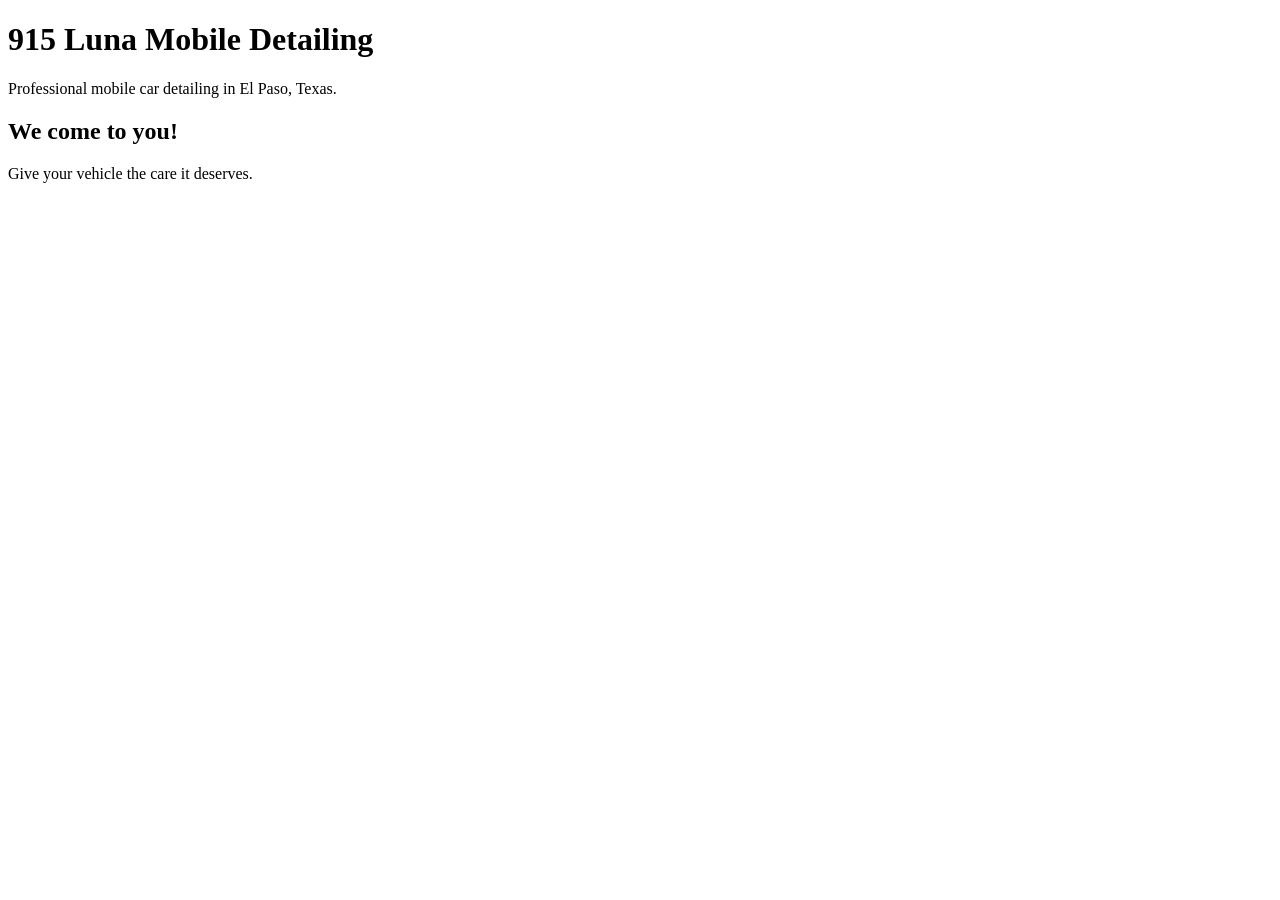
==== index.html @ 16d2a9cf "Create index.html" ====
<!DOCTYPE html>
<html lang="en">
<head>
    <meta charset="UTF-8">
    <meta name="viewport" content="width=device-width, initial-scale=1.0">
    <title>915 Luna Mobile Detailing</title>
</head>
<body>
    <h1>915 Luna Mobile Detailing</h1>
    <p>Professional mobile car detailing in El Paso, Texas.</p>
    <h2>We come to you!</h2>
    <p>Give your vehicle the care it deserves.</p>
</body>
</html>
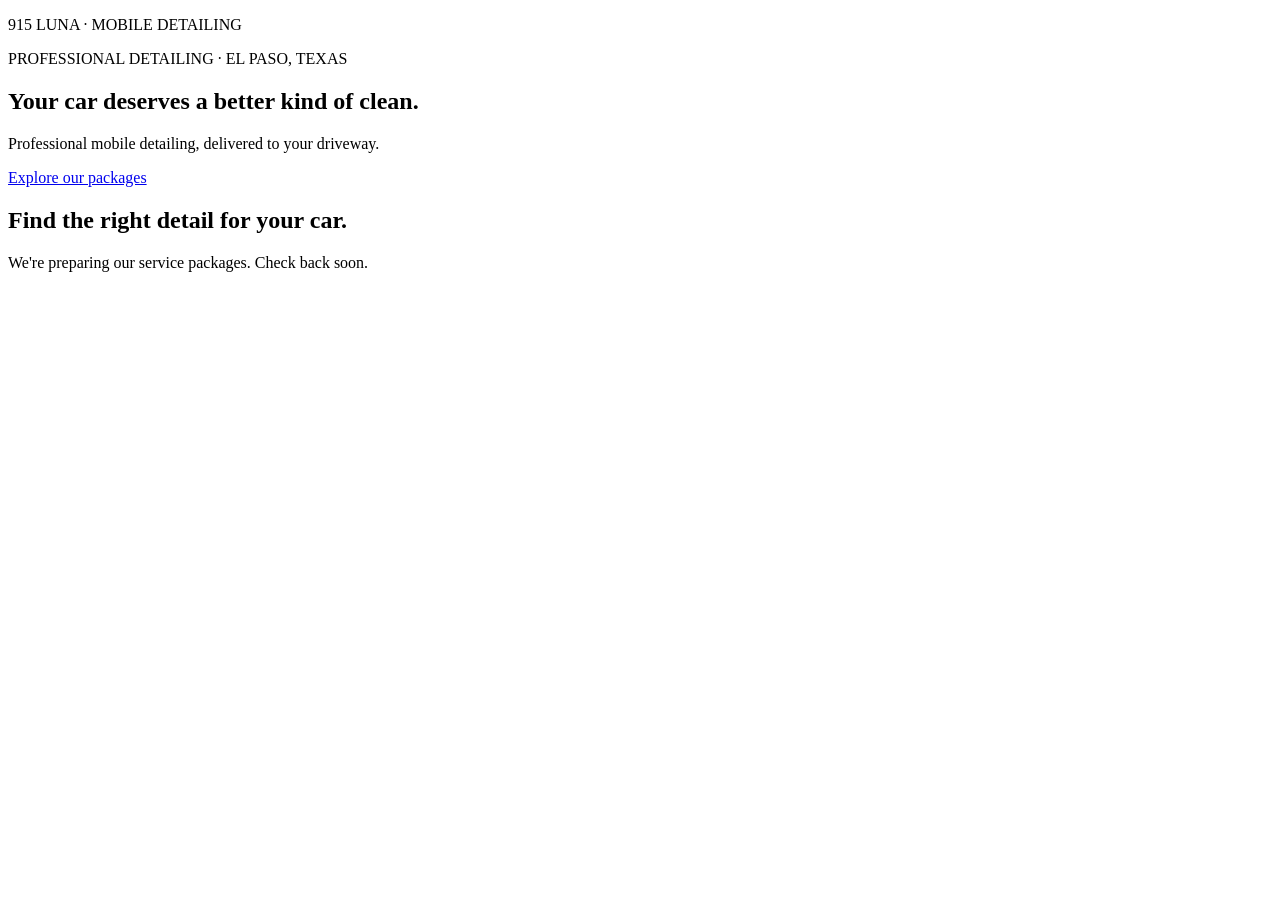
==== commit a0d4fb27: "Update index.html" ====
--- a/index.html
+++ b/index.html
@@ -1,14 +1,56 @@
+
 <!DOCTYPE html>
 <html lang="en">
 <head>
-    <meta charset="UTF-8">
-    <meta name="viewport" content="width=device-width, initial-scale=1.0">
-    <title>915 Luna Mobile Detailing</title>
+  <meta charset="UTF-8">
+  <meta name="viewport" content="width=device-width, initial-scale=1.0">
+
+  <meta
+    name="description"
+    content="Professional mobile car detailing in El Paso, Texas. Quality vehicle care brought to you."
+  >
+
+  <title>915 Luna Mobile Detailing | El Paso, TX</title>
+
+  <!-- Load the Inter font -->
+  <link rel="preconnect" href="https://fonts.googleapis.com">
+  <link rel="preconnect" href="https://fonts.gstatic.com" crossorigin>
+  <link
+    href="https://fonts.googleapis.com/css2?family=Inter:wght@400;500;600;700&display=swap"
+    rel="stylesheet"
+  >
+
+  <!-- Connect our CSS -->
+  <link rel="stylesheet" href="styles.css">
 </head>
+
 <body>
-    <h1>915 Luna Mobile Detailing</h1>
-    <p>Professional mobile car detailing in El Paso, Texas.</p>
-    <h2>We come to you!</h2>
-    <p>Give your vehicle the care it deserves.</p>
+  <header class="container">
+    <p>915 LUNA · MOBILE DETAILING</p>
+  </header>
+
+  <main>
+    <section class="container section">
+      <p>PROFESSIONAL DETAILING · EL PASO, TEXAS</p>
+
+      <h1>Your car deserves a better kind of clean.</h1>
+
+      <p>
+        Professional mobile detailing, delivered to your driveway.
+      </p>
+
+      <a class="button" href="#packages">
+        Explore our packages
+      </a>
+    </section>
+
+    <section id="packages" class="container section">
+      <h2>Find the right detail for your car.</h2>
+
+      <p>
+        We're preparing our service packages. Check back soon.
+      </p>
+    </section>
+  </main>
 </body>
 </html>
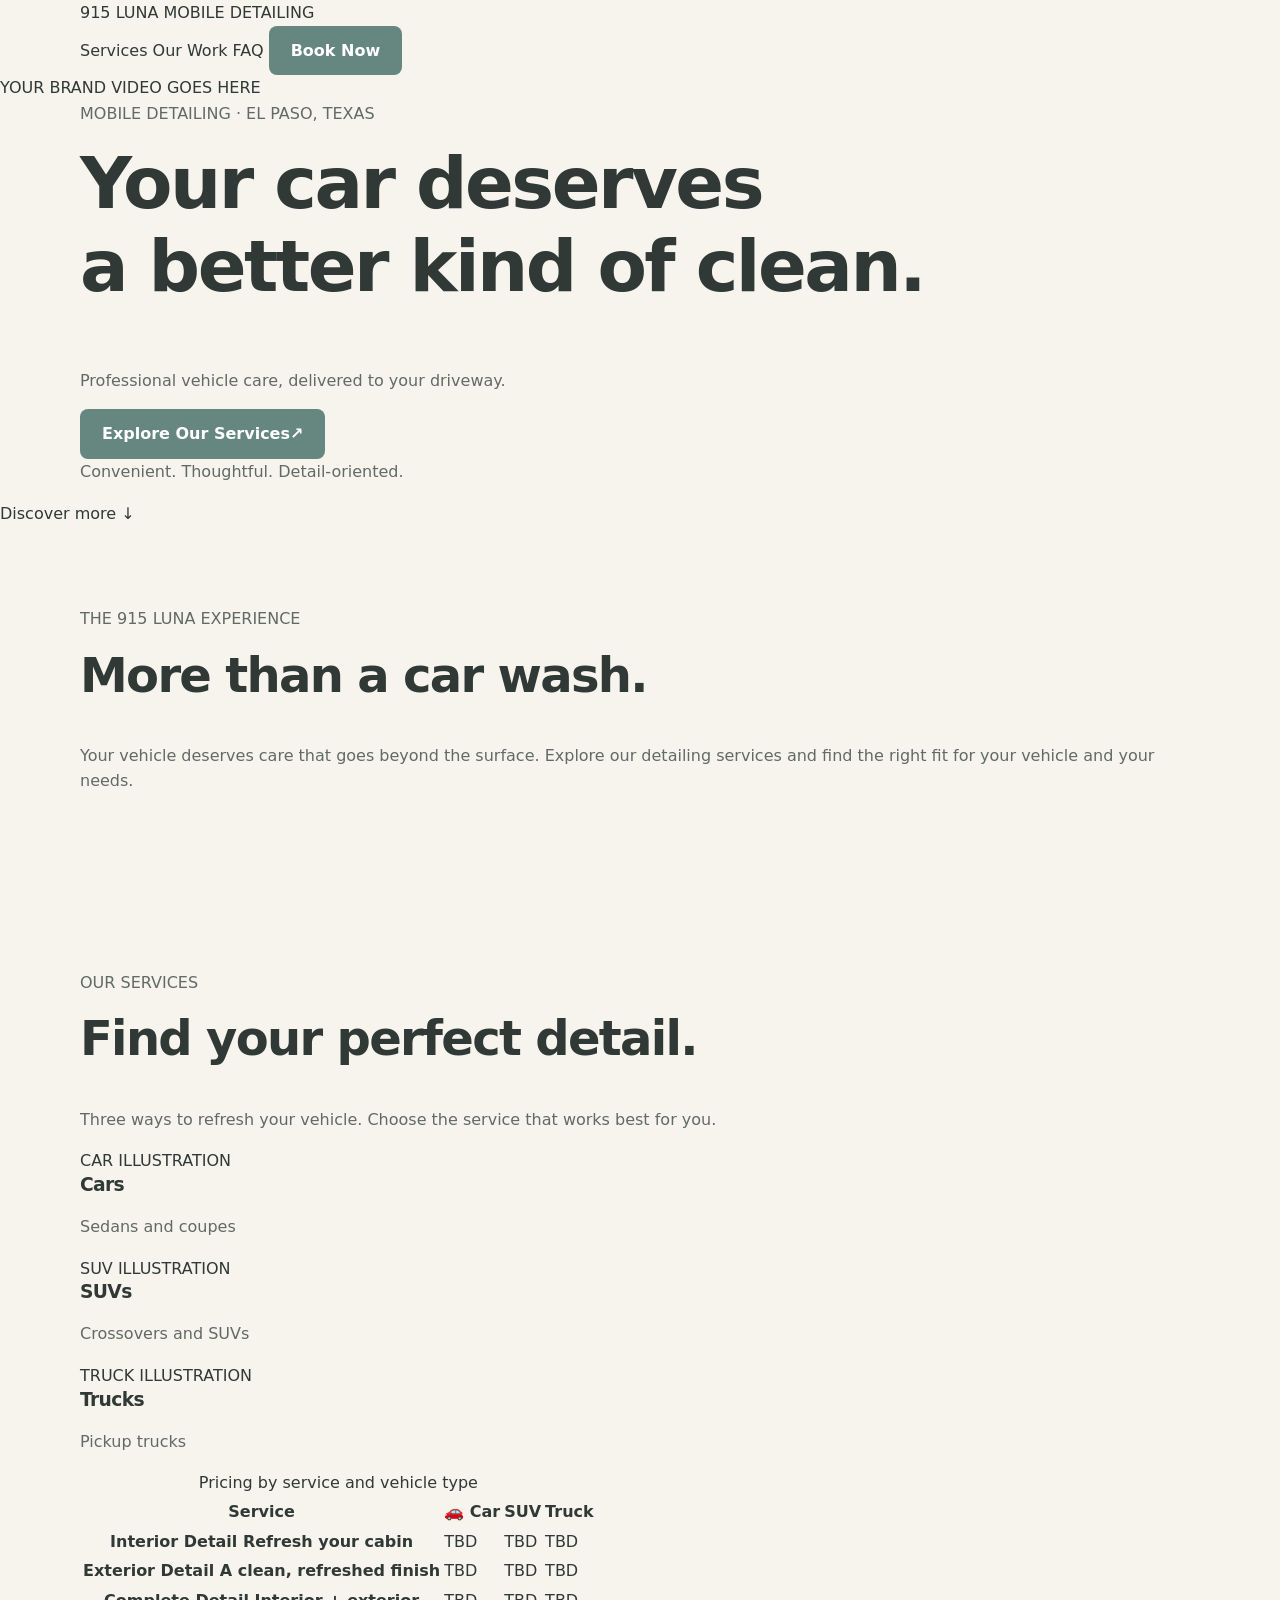
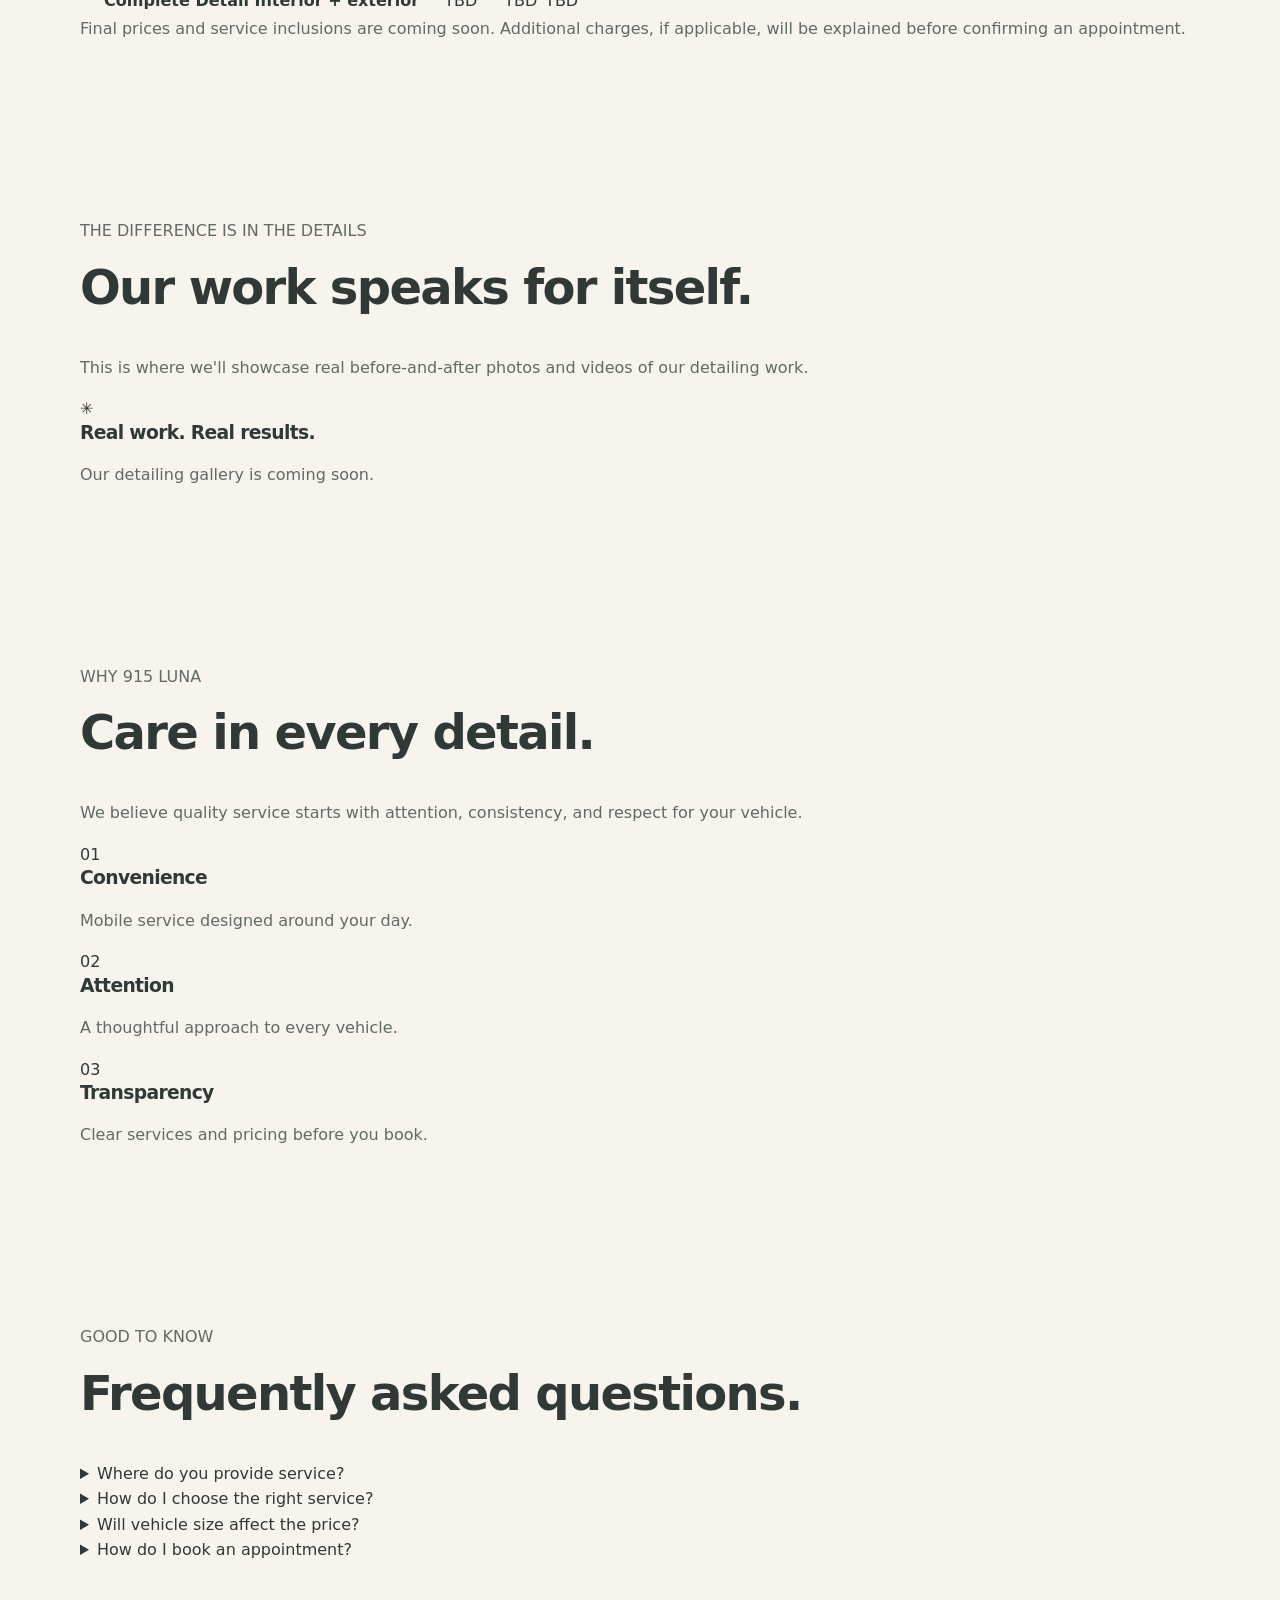
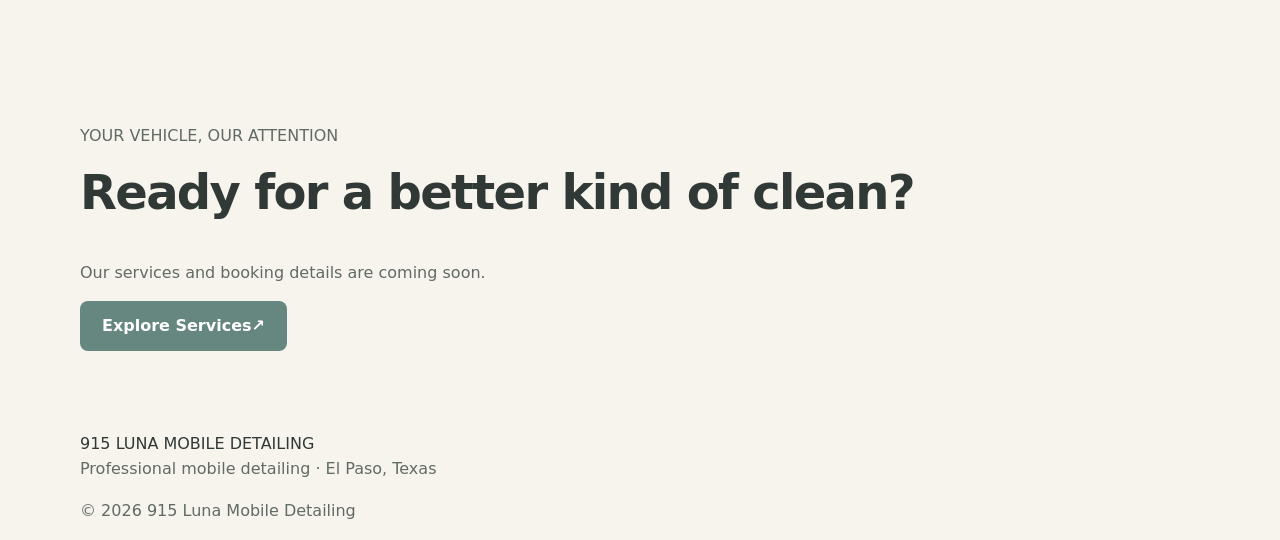
==== commit 21b88329: "Update index.html" ====
--- a/index.html
+++ b/index.html
@@ -10,9 +10,10 @@
     content="Professional mobile car detailing in El Paso, Texas. Quality vehicle care brought to you."
   >
 
+  <meta name="theme-color" content="#F7F4EE">
   <title>915 Luna Mobile Detailing | El Paso, TX</title>
 
-  <!-- Load the Inter font -->
+  <!-- Inter font -->
   <link rel="preconnect" href="https://fonts.googleapis.com">
   <link rel="preconnect" href="https://fonts.gstatic.com" crossorigin>
   <link
@@ -20,37 +21,368 @@
     rel="stylesheet"
   >
 
-  <!-- Connect our CSS -->
+  <!-- Our stylesheet -->
   <link rel="stylesheet" href="styles.css">
+
 </head>
 
 <body>
-  <header class="container">
-    <p>915 LUNA · MOBILE DETAILING</p>
+
+  <!-- NAVIGATION -->
+  <header class="site-header">
+    <nav class="container nav" aria-label="Main navigation">
+
+      <a class="brand" href="#home" aria-label="915 Luna home">
+        <span class="brand-name">915 LUNA</span>
+        <span class="brand-subtitle">MOBILE DETAILING</span>
+      </a>
+
+      <div class="nav-links">
+        <a href="#services">Services</a>
+        <a href="#our-work">Our Work</a>
+        <a href="#faq">FAQ</a>
+        <a class="button button-small" href="#booking">Book Now</a>
+      </div>
+
+    </nav>
   </header>
 
+
   <main>
-    <section class="container section">
-      <p>PROFESSIONAL DETAILING · EL PASO, TEXAS</p>
-
-      <h1>Your car deserves a better kind of clean.</h1>
-
-      <p>
-        Professional mobile detailing, delivered to your driveway.
+
+    <!-- HERO: VIDEO BACKGROUND -->
+    <section class="hero" id="home">
+
+      <!--
+        Later, place your video in an images folder.
+        Replace the placeholder below with a video element.
+      -->
+
+      <div class="hero-placeholder" aria-hidden="true">
+        <span class="video-label">YOUR BRAND VIDEO GOES HERE</span>
+      </div>
+
+      <div class="hero-overlay"></div>
+
+      <div class="hero-content container">
+
+        <p class="eyebrow hero-eyebrow">
+          MOBILE DETAILING · EL PASO, TEXAS
+        </p>
+
+        <h1>
+          Your car deserves<br>
+          a better kind of clean.
+        </h1>
+
+        <p class="hero-description">
+          Professional vehicle care, delivered to your driveway.
+        </p>
+
+        <a class="button" href="#services">
+          Explore Our Services
+          <span aria-hidden="true">↗</span>
+        </a>
+
+        <p class="hero-note">
+          Convenient. Thoughtful. Detail-oriented.
+        </p>
+
+      </div>
+
+      <a class="scroll-cue" href="#services">
+        Discover more <span aria-hidden="true">↓</span>
+      </a>
+
+    </section>
+
+
+    <!-- INTRODUCTION -->
+    <section class="intro section container">
+
+      <p class="eyebrow">THE 915 LUNA EXPERIENCE</p>
+
+      <h2>More than a car wash.</h2>
+
+      <p class="intro-copy">
+        Your vehicle deserves care that goes beyond the surface.
+        Explore our detailing services and find the right fit for
+        your vehicle and your needs.
       </p>
 
-      <a class="button" href="#packages">
-        Explore our packages
+    </section>
+
+
+    <!-- SERVICES AND PRICING -->
+    <section class="services section" id="services">
+
+      <div class="container">
+
+        <div class="section-heading">
+          <p class="eyebrow">OUR SERVICES</p>
+          <h2>Find your perfect detail.</h2>
+          <p>
+            Three ways to refresh your vehicle. Choose the service
+            that works best for you.
+          </p>
+        </div>
+
+
+        <!-- VEHICLE CATEGORIES -->
+        <div class="vehicle-grid">
+
+          <article class="vehicle-card">
+            <div class="vehicle-art">
+              <span>CAR ILLUSTRATION</span>
+            </div>
+            <h3>Cars</h3>
+            <p>Sedans and coupes</p>
+          </article>
+
+          <article class="vehicle-card">
+            <div class="vehicle-art">
+              <span>SUV ILLUSTRATION</span>
+            </div>
+            <h3>SUVs</h3>
+            <p>Crossovers and SUVs</p>
+          </article>
+
+          <article class="vehicle-card">
+            <div class="vehicle-art">
+              <span>TRUCK ILLUSTRATION</span>
+            </div>
+            <h3>Trucks</h3>
+            <p>Pickup trucks</p>
+          </article>
+
+        </div>
+
+
+        <!-- PRICING MATRIX -->
+        <div class="pricing-wrapper">
+
+          <table class="pricing-table">
+
+            <caption>
+              Pricing by service and vehicle type
+            </caption>
+
+            <thead>
+              <tr>
+                <th scope="col">Service</th>
+                <th scope="col">🚗 Car</th>
+                <th scope="col">SUV</th>
+                <th scope="col">Truck</th>
+              </tr>
+            </thead>
+
+            <tbody>
+
+              <tr>
+                <th scope="row">
+                  <span class="service-name">Interior Detail</span>
+                  <span class="service-description">
+                    Refresh your cabin
+                  </span>
+                </th>
+                <td><span class="price-placeholder">TBD</span></td>
+                <td><span class="price-placeholder">TBD</span></td>
+                <td><span class="price-placeholder">TBD</span></td>
+              </tr>
+
+              <tr>
+                <th scope="row">
+                  <span class="service-name">Exterior Detail</span>
+                  <span class="service-description">
+                    A clean, refreshed finish
+                  </span>
+                </th>
+                <td><span class="price-placeholder">TBD</span></td>
+                <td><span class="price-placeholder">TBD</span></td>
+                <td><span class="price-placeholder">TBD</span></td>
+              </tr>
+
+              <tr class="complete-row">
+                <th scope="row">
+                  <span class="service-name">Complete Detail</span>
+                  <span class="service-description">
+                    Interior + exterior
+                  </span>
+                </th>
+                <td><span class="price-placeholder">TBD</span></td>
+                <td><span class="price-placeholder">TBD</span></td>
+                <td><span class="price-placeholder">TBD</span></td>
+              </tr>
+
+            </tbody>
+
+          </table>
+
+        </div>
+
+        <p class="pricing-note">
+          Final prices and service inclusions are coming soon.
+          Additional charges, if applicable, will be explained
+          before confirming an appointment.
+        </p>
+
+      </div>
+
+    </section>
+
+
+    <!-- OUR WORK -->
+    <section class="work section container" id="our-work">
+
+      <div class="section-heading">
+        <p class="eyebrow">THE DIFFERENCE IS IN THE DETAILS</p>
+        <h2>Our work speaks for itself.</h2>
+        <p>
+          This is where we'll showcase real before-and-after
+          photos and videos of our detailing work.
+        </p>
+      </div>
+
+      <div class="work-placeholder">
+        <div>
+          <span class="work-icon" aria-hidden="true">✳</span>
+          <h3>Real work. Real results.</h3>
+          <p>Our detailing gallery is coming soon.</p>
+        </div>
+      </div>
+
+    </section>
+
+
+    <!-- WHY US -->
+    <section class="why-us section">
+
+      <div class="container why-us-content">
+
+        <p class="eyebrow">WHY 915 LUNA</p>
+
+        <h2>Care in every detail.</h2>
+
+        <p>
+          We believe quality service starts with attention,
+          consistency, and respect for your vehicle.
+        </p>
+
+        <div class="values-grid">
+
+          <div class="value-item">
+            <span class="value-number">01</span>
+            <h3>Convenience</h3>
+            <p>Mobile service designed around your day.</p>
+          </div>
+
+          <div class="value-item">
+            <span class="value-number">02</span>
+            <h3>Attention</h3>
+            <p>A thoughtful approach to every vehicle.</p>
+          </div>
+
+          <div class="value-item">
+            <span class="value-number">03</span>
+            <h3>Transparency</h3>
+            <p>Clear services and pricing before you book.</p>
+          </div>
+
+        </div>
+
+      </div>
+
+    </section>
+
+
+    <!-- FAQ -->
+    <section class="faq section container" id="faq">
+
+      <div class="section-heading">
+        <p class="eyebrow">GOOD TO KNOW</p>
+        <h2>Frequently asked questions.</h2>
+      </div>
+
+      <details>
+        <summary>Where do you provide service?</summary>
+        <p>
+          We plan to offer mobile detailing in El Paso, Texas.
+          Exact service-area availability will be confirmed when booking.
+        </p>
+      </details>
+
+      <details>
+        <summary>How do I choose the right service?</summary>
+        <p>
+          Interior Detail focuses on the cabin, Exterior Detail
+          focuses on the outside, and Complete Detail combines both.
+          Final inclusions will be listed with each service.
+        </p>
+      </details>
+
+      <details>
+        <summary>Will vehicle size affect the price?</summary>
+        <p>
+          Yes. Pricing will vary by vehicle category. Any additional
+          charges for unusually heavy soil, stains, or pet hair will
+          be explained before the appointment is confirmed.
+        </p>
+      </details>
+
+      <details>
+        <summary>How do I book an appointment?</summary>
+        <p>
+          Our booking process is coming soon. Check back for details
+          on how to request your appointment.
+        </p>
+      </details>
+
+    </section>
+
+
+    <!-- BOOKING CTA -->
+    <section class="booking section" id="booking">
+
+      <div class="container booking-content">
+
+        <p class="eyebrow">YOUR VEHICLE, OUR ATTENTION</p>
+
+        <h2>Ready for a better kind of clean?</h2>
+
+        <p>
+          Our services and booking details are coming soon.
+        </p>
+
+        <a class="button" href="#services">
+          Explore Services <span aria-hidden="true">↗</span>
+        </a>
+
+      </div>
+
+    </section>
+
+  </main>
+
+
+  <!-- FOOTER -->
+  <footer class="site-footer">
+
+    <div class="container footer-content">
+
+      <a class="brand footer-brand" href="#home">
+        <span class="brand-name">915 LUNA</span>
+        <span class="brand-subtitle">MOBILE DETAILING</span>
       </a>
-    </section>
-
-    <section id="packages" class="container section">
-      <h2>Find the right detail for your car.</h2>
-
-      <p>
-        We're preparing our service packages. Check back soon.
+
+      <p>Professional mobile detailing · El Paso, Texas</p>
+
+      <p class="copyright">
+        © <span id="current-year">2026</span> 915 Luna Mobile Detailing
       </p>
-    </section>
-  </main>
+
+    </div>
+
+  </footer>
+
 </body>
 </html>
--- a/styles.css
+++ b/styles.css
@@ -0,0 +1,109 @@
+
+/* 915 Luna Mobile Detailing — design system */
+
+:root {
+  --color-background: #F7F4EE;
+  --color-surface: #FFFFFF;
+  --color-text: #303936;
+  --color-muted: #626A65;
+  --color-teal: #66877F;
+  --color-teal-dark: #4D6F66;
+  --color-bronze: #B18A62;
+  --color-border: #E3DED4;
+
+  --font-main: "Inter", "Segoe UI", system-ui, sans-serif;
+
+  --radius-card: 16px;
+  --radius-button: 8px;
+  --content-width: 1120px;
+}
+
+* {
+  box-sizing: border-box;
+}
+
+html {
+  scroll-behavior: smooth;
+}
+
+body {
+  margin: 0;
+  background: var(--color-background);
+  color: var(--color-text);
+  font-family: var(--font-main);
+  line-height: 1.6;
+}
+
+a {
+  color: inherit;
+  text-decoration: none;
+}
+
+button,
+a {
+  -webkit-tap-highlight-color: transparent;
+}
+
+.container {
+  width: min(100% - 40px, var(--content-width));
+  margin-inline: auto;
+}
+
+h1,
+h2,
+h3,
+p {
+  margin-top: 0;
+}
+
+h1,
+h2,
+h3 {
+  line-height: 1.15;
+  letter-spacing: -0.035em;
+}
+
+h1 {
+  font-size: clamp(2.5rem, 6vw, 4.5rem);
+  font-weight: 700;
+}
+
+h2 {
+  font-size: clamp(2rem, 4vw, 3rem);
+  font-weight: 600;
+}
+
+p {
+  color: var(--color-muted);
+}
+
+.button {
+  display: inline-flex;
+  align-items: center;
+  justify-content: center;
+  min-height: 48px;
+  padding: 12px 22px;
+  border-radius: var(--radius-button);
+  background: var(--color-teal);
+  color: white;
+  font-weight: 600;
+  transition: background 180ms ease;
+}
+
+.button:hover {
+  background: var(--color-teal-dark);
+}
+
+.section {
+  padding-block: 80px;
+}
+
+@media (max-width: 600px) {
+  .container {
+    width: min(100% - 32px, var(--content-width));
+  }
+
+  .section {
+    padding-block: 56px;
+  }
+}
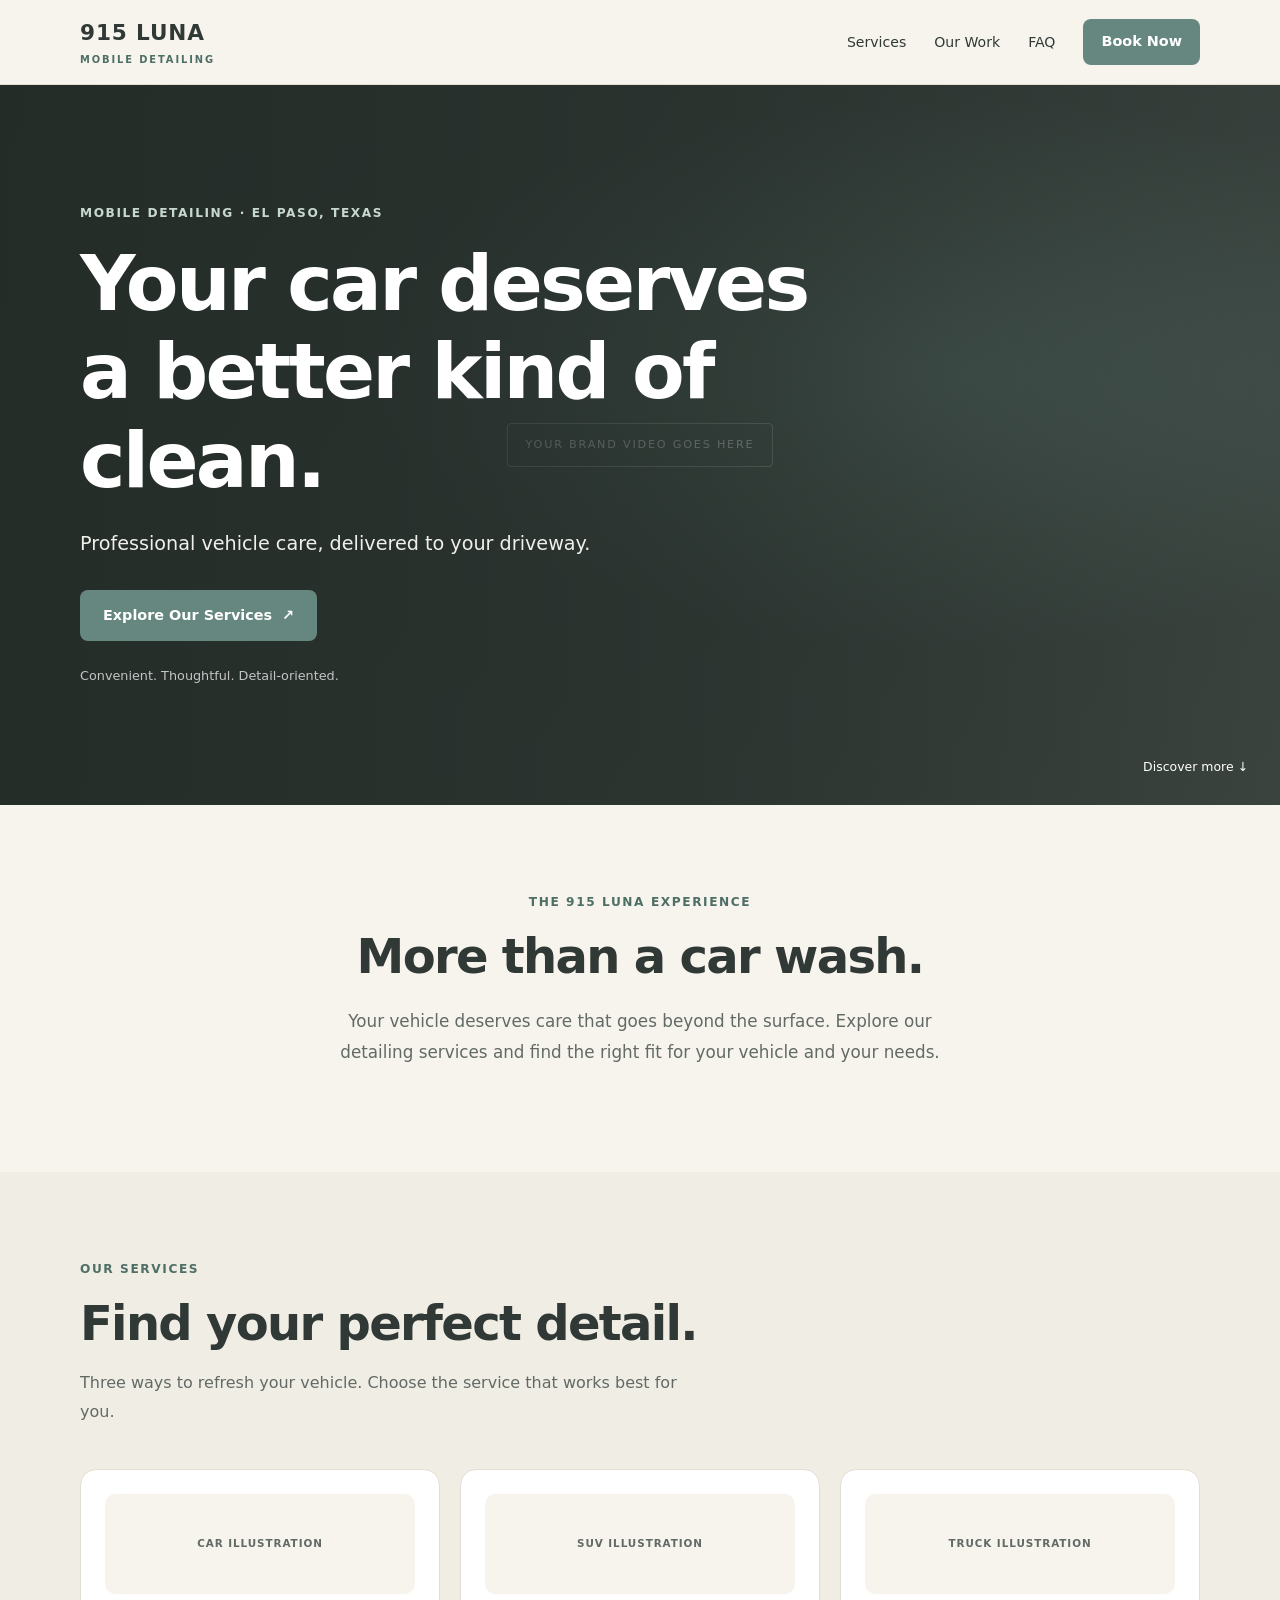
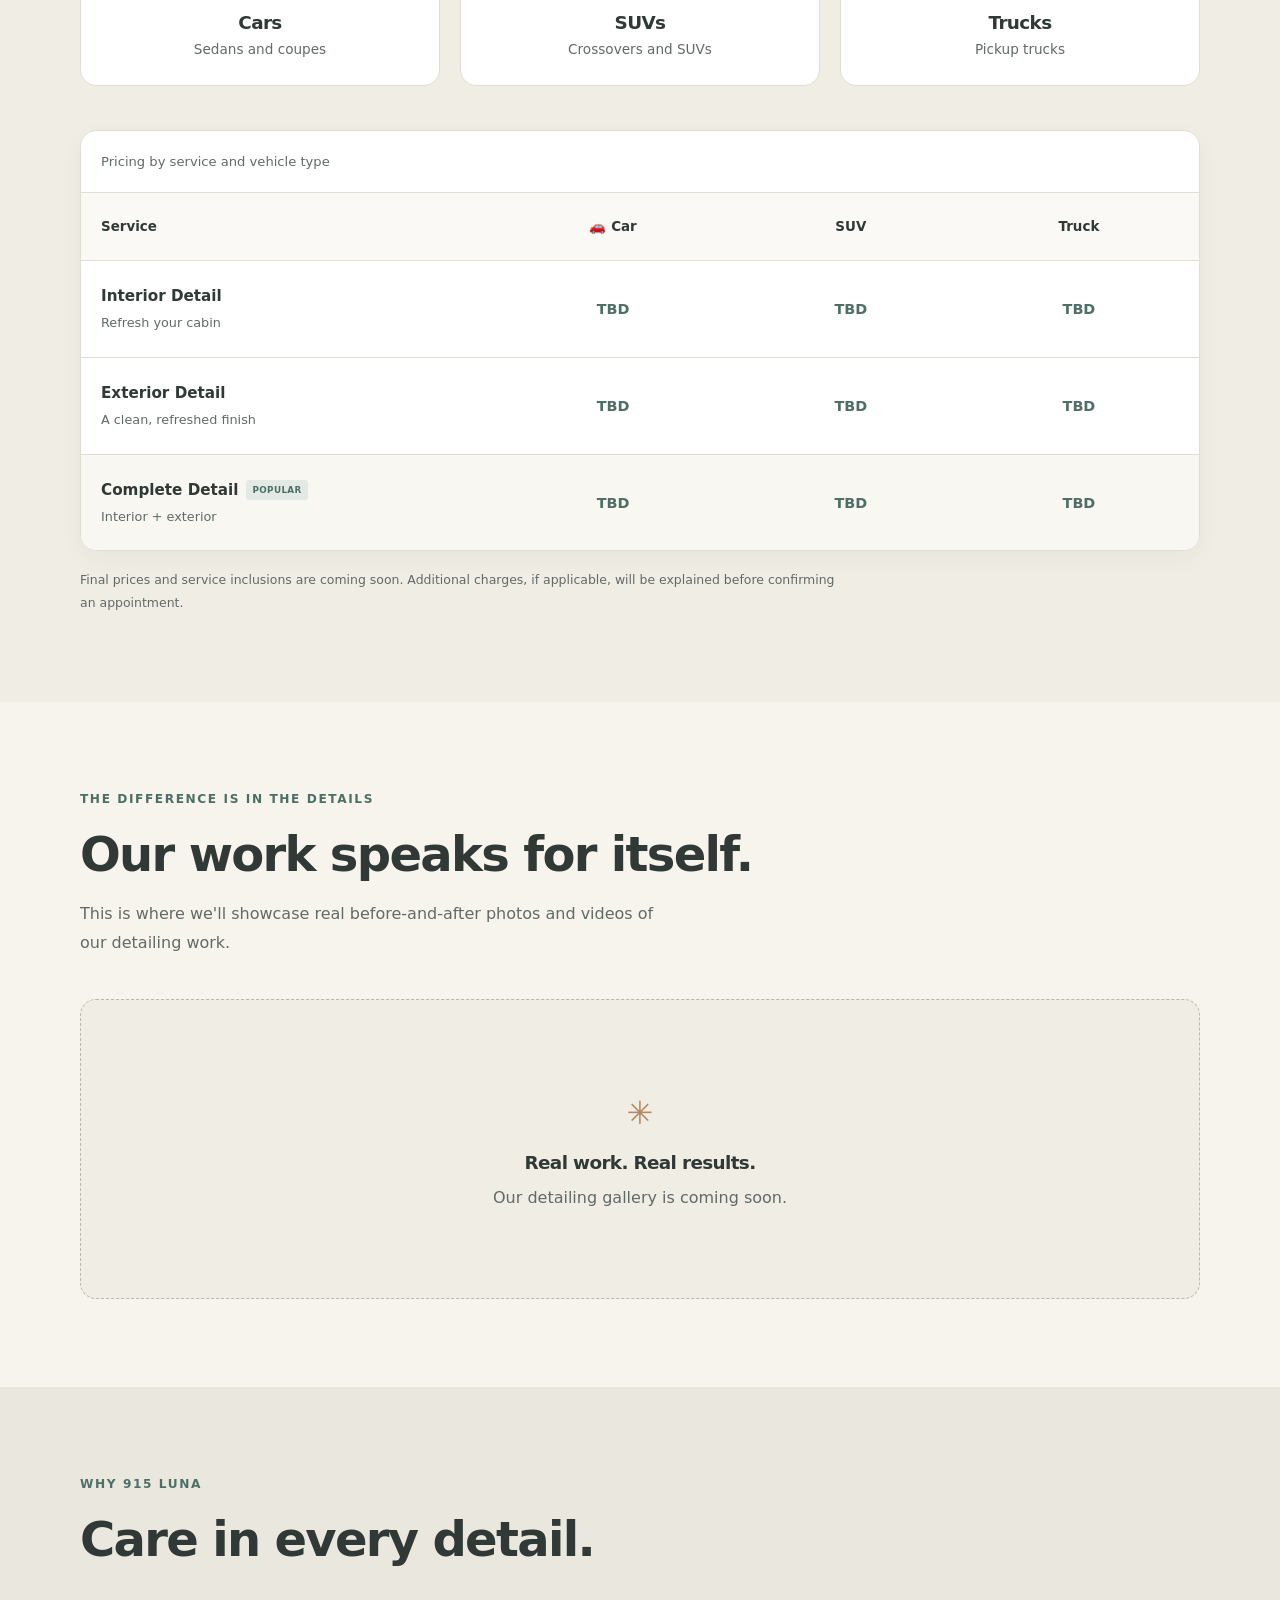
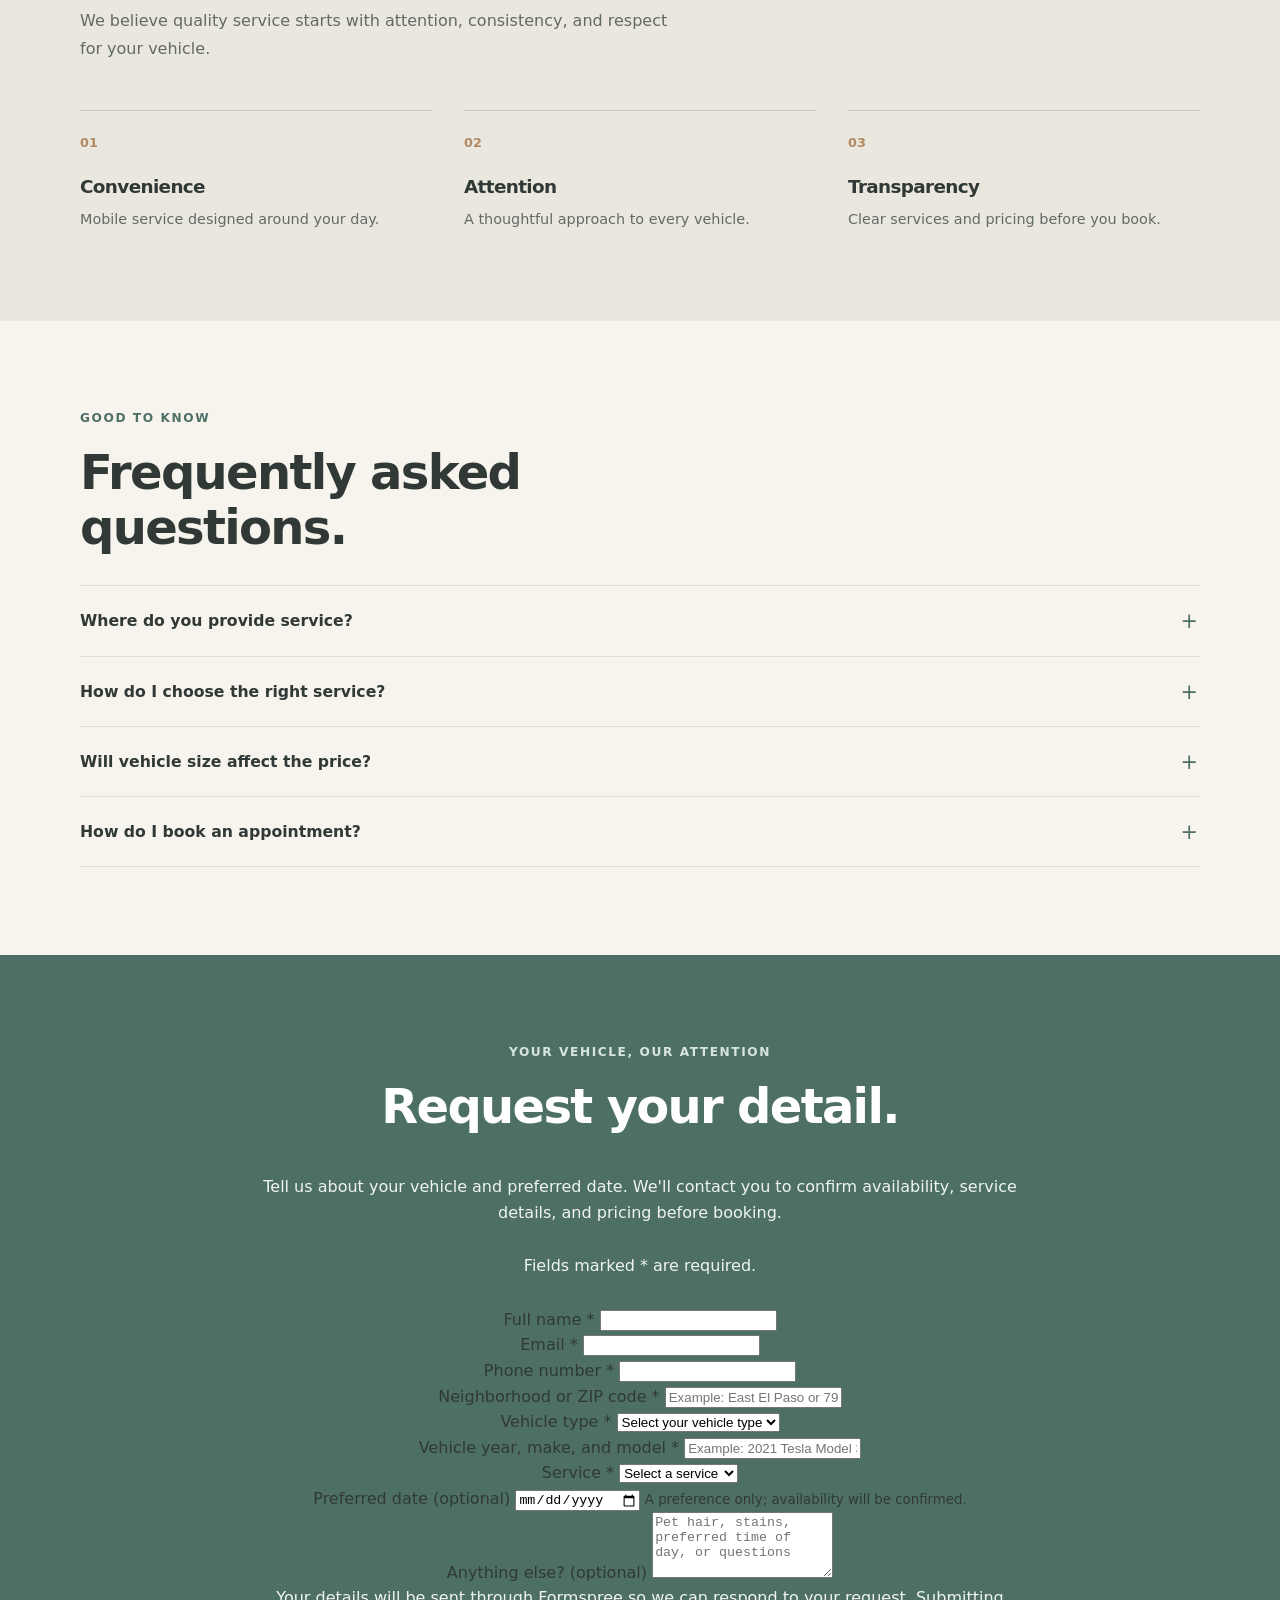
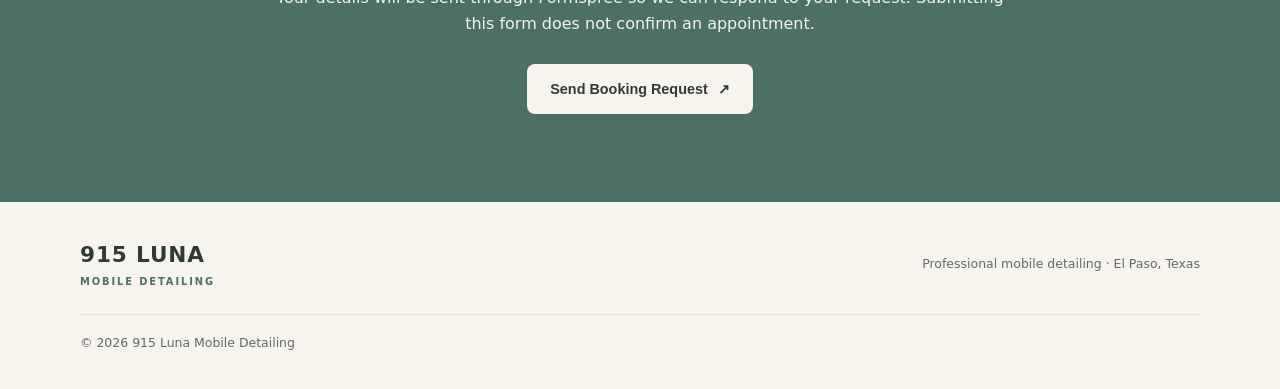
==== commit 81ae5b43: "Add Formspree booking request form and update booking FAQ" ====
--- a/index.html
+++ b/index.html
@@ -332,33 +332,92 @@
       <details>
         <summary>How do I book an appointment?</summary>
         <p>
-          Our booking process is coming soon. Check back for details
-          on how to request your appointment.
+          Use our <a href="#booking">booking request form</a> to share your vehicle,
+          service, and preferred date. We will contact you to confirm availability
+          and pricing. Your appointment is confirmed only after we agree on the details.
         </p>
       </details>
 
     </section>
 
 
-    <!-- BOOKING CTA -->
-    <section class="booking section" id="booking">
-
+    <!-- BOOKING REQUEST: the browser sends named fields directly to Formspree. -->
+    <section class="booking section" id="booking" aria-labelledby="booking-title">
       <div class="container booking-content">
-
         <p class="eyebrow">YOUR VEHICLE, OUR ATTENTION</p>
-
-        <h2>Ready for a better kind of clean?</h2>
-
-        <p>
-          Our services and booking details are coming soon.
-        </p>
-
-        <a class="button" href="#services">
-          Explore Services <span aria-hidden="true">↗</span>
-        </a>
-
-      </div>
-
+        <h2 id="booking-title">Request your detail.</h2>
+        <p id="booking-help">
+          Tell us about your vehicle and preferred date. We'll contact you to
+          confirm availability, service details, and pricing before booking.
+        </p>
+
+        <form class="booking-form" action="https://formspree.io/f/mnpjlzwl"
+              method="POST" aria-describedby="booking-help booking-privacy">
+          <p class="booking-form-note">Fields marked * are required.</p>
+          <div class="booking-fields">
+            <div class="booking-field">
+              <label for="booking-name">Full name *</label>
+              <input id="booking-name" name="name" type="text"
+                     autocomplete="name" maxlength="100" required>
+            </div>
+            <div class="booking-field">
+              <label for="booking-email">Email *</label>
+              <input id="booking-email" name="email" type="email"
+                     autocomplete="email" maxlength="254" required>
+            </div>
+            <div class="booking-field">
+              <label for="booking-phone">Phone number *</label>
+              <input id="booking-phone" name="phone" type="tel"
+                     autocomplete="tel" maxlength="30" required>
+            </div>
+            <div class="booking-field">
+              <label for="booking-area">Neighborhood or ZIP code *</label>
+              <input id="booking-area" name="service_area" type="text"
+                     placeholder="Example: East El Paso or 79936" maxlength="100" required>
+            </div>
+            <div class="booking-field">
+              <label for="booking-vehicle-type">Vehicle type *</label>
+              <select id="booking-vehicle-type" name="vehicle_type" required>
+                <option value="" disabled selected>Select your vehicle type</option>
+                <option value="Car">Car</option>
+                <option value="SUV">SUV</option>
+                <option value="Truck">Truck</option>
+              </select>
+            </div>
+            <div class="booking-field">
+              <label for="booking-vehicle">Vehicle year, make, and model *</label>
+              <input id="booking-vehicle" name="vehicle" type="text"
+                     placeholder="Example: 2021 Tesla Model 3" maxlength="150" required>
+            </div>
+            <div class="booking-field">
+              <label for="booking-service">Service *</label>
+              <select id="booking-service" name="service" required>
+                <option value="" disabled selected>Select a service</option>
+                <option value="Interior Detail">Interior Detail</option>
+                <option value="Exterior Detail">Exterior Detail</option>
+                <option value="Complete Detail">Complete Detail</option>
+                <option value="Help me choose">Help me choose</option>
+              </select>
+            </div>
+            <div class="booking-field">
+              <label for="booking-date">Preferred date (optional)</label>
+              <input id="booking-date" name="preferred_date" type="date"
+                     aria-describedby="booking-date-help">
+              <small id="booking-date-help">A preference only; availability will be confirmed.</small>
+            </div>
+            <div class="booking-field booking-field-wide">
+              <label for="booking-message">Anything else? (optional)</label>
+              <textarea id="booking-message" name="message" rows="4" maxlength="2000"
+                        placeholder="Pet hair, stains, preferred time of day, or questions"></textarea>
+            </div>
+          </div>
+          <p id="booking-privacy" class="booking-form-note">
+            Your details will be sent through Formspree so we can respond to your
+            request. Submitting this form does not confirm an appointment.
+          </p>
+          <button class="button" type="submit">Send Booking Request <span aria-hidden="true">↗</span></button>
+        </form>
+      </div>
     </section>
 
   </main>
--- a/styles.css
+++ b/styles.css
@@ -1,5 +1,8 @@
 
-/* 915 Luna Mobile Detailing — design system */
+/* ========================================
+   915 LUNA MOBILE DETAILING
+   Brand design system
+======================================== */
 
 :root {
   --color-background: #F7F4EE;
@@ -18,12 +21,16 @@
   --content-width: 1120px;
 }
 
+
+/* RESET AND GLOBAL STYLES */
+
 * {
   box-sizing: border-box;
 }
 
 html {
   scroll-behavior: smooth;
+  scroll-padding-top: 90px;
 }
 
 body {
@@ -32,6 +39,13 @@
   color: var(--color-text);
   font-family: var(--font-main);
   line-height: 1.6;
+  -webkit-font-smoothing: antialiased;
+}
+
+img,
+video {
+  display: block;
+  max-width: 100%;
 }
 
 a {
@@ -47,6 +61,10 @@
 .container {
   width: min(100% - 40px, var(--content-width));
   margin-inline: auto;
+}
+
+.section {
+  padding-block: 88px;
 }
 
 h1,
@@ -64,7 +82,7 @@
 }
 
 h1 {
-  font-size: clamp(2.5rem, 6vw, 4.5rem);
+  font-size: clamp(2.5rem, 6vw, 5rem);
   font-weight: 700;
 }
 
@@ -73,37 +91,741 @@
   font-weight: 600;
 }
 
+h3 {
+  font-size: 1.15rem;
+  font-weight: 600;
+}
+
 p {
   color: var(--color-muted);
 }
+
+
+/* BUTTONS */
 
 .button {
   display: inline-flex;
   align-items: center;
   justify-content: center;
-  min-height: 48px;
-  padding: 12px 22px;
+  gap: 10px;
+  min-height: 50px;
+  padding: 13px 22px;
+  border: 1px solid transparent;
   border-radius: var(--radius-button);
   background: var(--color-teal);
-  color: white;
+  color: #FFFFFF;
+  font-size: 0.9rem;
   font-weight: 600;
-  transition: background 180ms ease;
+  transition: background 180ms ease, transform 180ms ease;
 }
 
 .button:hover {
   background: var(--color-teal-dark);
-}
-
-.section {
-  padding-block: 80px;
-}
-
-@media (max-width: 600px) {
+  transform: translateY(-1px);
+}
+
+.button:focus-visible,
+a:focus-visible,
+summary:focus-visible {
+  outline: 3px solid var(--color-bronze);
+  outline-offset: 4px;
+}
+
+.button-small {
+  min-height: 42px;
+  padding: 10px 17px;
+}
+
+
+/* EYEBROWS */
+
+.eyebrow {
+  margin-bottom: 18px;
+  color: var(--color-teal-dark);
+  font-size: 0.76rem;
+  font-weight: 700;
+  letter-spacing: 0.13em;
+  line-height: 1.5;
+}
+
+
+/* NAVIGATION */
+
+.site-header {
+  position: relative;
+  z-index: 10;
+  background: var(--color-background);
+  border-bottom: 1px solid var(--color-border);
+}
+
+.nav {
+  display: flex;
+  min-height: 84px;
+  align-items: center;
+  justify-content: space-between;
+  gap: 24px;
+}
+
+.brand {
+  display: inline-flex;
+  flex-direction: column;
+  gap: 1px;
+  flex-shrink: 0;
+}
+
+.brand-name {
+  color: var(--color-text);
+  font-size: 1.35rem;
+  font-weight: 700;
+  letter-spacing: 0.04em;
+}
+
+.brand-subtitle {
+  color: var(--color-teal-dark);
+  font-size: 0.62rem;
+  font-weight: 600;
+  letter-spacing: 0.19em;
+}
+
+.nav-links {
+  display: flex;
+  align-items: center;
+  gap: 28px;
+}
+
+.nav-links > a:not(.button) {
+  color: var(--color-text);
+  font-size: 0.88rem;
+  font-weight: 500;
+  transition: color 180ms ease;
+}
+
+.nav-links > a:not(.button):hover {
+  color: var(--color-teal-dark);
+}
+
+
+/* HERO */
+
+.hero {
+  position: relative;
+  display: flex;
+  min-height: min(720px, 82vh);
+  align-items: center;
+  overflow: hidden;
+  background: #303936;
+  color: #FFFFFF;
+}
+
+.hero-placeholder {
+  position: absolute;
+  inset: 0;
+  display: grid;
+  place-items: center;
+  background:
+    radial-gradient(
+      ellipse at 75% 40%,
+      rgba(102, 135, 127, 0.42),
+      transparent 45%
+    ),
+    linear-gradient(125deg, #303936, #414A45);
+}
+
+.video-label {
+  padding: 12px 18px;
+  border: 1px solid rgba(255, 255, 255, 0.3);
+  border-radius: 4px;
+  color: rgba(255, 255, 255, 0.65);
+  font-size: 0.7rem;
+  font-weight: 500;
+  letter-spacing: 0.16em;
+}
+
+.hero-overlay {
+  position: absolute;
+  inset: 0;
+  background: linear-gradient(
+    90deg,
+    rgba(35, 43, 39, 0.9) 0%,
+    rgba(35, 43, 39, 0.62) 55%,
+    rgba(35, 43, 39, 0.22) 100%
+  );
+}
+
+.hero-content {
+  position: relative;
+  z-index: 1;
+  padding-block: 100px;
+}
+
+.hero-eyebrow {
+  color: #C7D8D1;
+}
+
+.hero h1 {
+  max-width: 800px;
+  margin-bottom: 24px;
+  color: #FFFFFF;
+}
+
+.hero-description {
+  max-width: 520px;
+  margin-bottom: 30px;
+  color: #F0F0EB;
+  font-size: clamp(1rem, 2vw, 1.2rem);
+}
+
+.hero-note {
+  margin-top: 25px;
+  margin-bottom: 0;
+  color: rgba(255, 255, 255, 0.72);
+  font-size: 0.8rem;
+}
+
+.scroll-cue {
+  position: absolute;
+  right: 32px;
+  bottom: 28px;
+  z-index: 1;
+  color: #FFFFFF;
+  font-size: 0.78rem;
+}
+
+
+/* INTRODUCTION */
+
+.intro {
+  max-width: 850px;
+  text-align: center;
+}
+
+.intro h2 {
+  margin-bottom: 22px;
+}
+
+.intro-copy {
+  max-width: 650px;
+  margin-inline: auto;
+  font-size: 1.05rem;
+  line-height: 1.8;
+}
+
+
+/* SECTION HEADINGS */
+
+.section-heading {
+  max-width: 720px;
+  margin-bottom: 42px;
+}
+
+.section-heading h2 {
+  margin-bottom: 18px;
+}
+
+.section-heading > p:last-child {
+  max-width: 600px;
+  line-height: 1.8;
+}
+
+
+/* SERVICES */
+
+.services {
+  background: #F0EDE5;
+}
+
+.vehicle-grid {
+  display: grid;
+  grid-template-columns: repeat(3, minmax(0, 1fr));
+  gap: 20px;
+  margin-bottom: 44px;
+}
+
+.vehicle-card {
+  padding: 24px;
+  border: 1px solid var(--color-border);
+  border-radius: var(--radius-card);
+  background: var(--color-surface);
+  text-align: center;
+}
+
+.vehicle-art {
+  display: grid;
+  min-height: 100px;
+  place-items: center;
+  margin-bottom: 18px;
+  border-radius: 10px;
+  background: #F7F4EE;
+}
+
+.vehicle-art span {
+  color: var(--color-muted);
+  font-size: 0.65rem;
+  font-weight: 600;
+  letter-spacing: 0.09em;
+}
+
+.vehicle-card h3 {
+  margin-bottom: 6px;
+}
+
+.vehicle-card p {
+  margin-bottom: 0;
+  font-size: 0.85rem;
+}
+
+
+/* PRICING TABLE */
+
+.pricing-wrapper {
+  overflow-x: auto;
+  border: 1px solid var(--color-border);
+  border-radius: var(--radius-card);
+  background: var(--color-surface);
+  box-shadow: 0 8px 24px rgba(48, 57, 54, 0.04);
+}
+
+.pricing-table {
+  width: 100%;
+  border-collapse: collapse;
+  text-align: center;
+}
+
+.pricing-table caption {
+  padding: 20px;
+  color: var(--color-muted);
+  font-size: 0.82rem;
+  text-align: left;
+}
+
+.pricing-table th,
+.pricing-table td {
+  padding: 23px 20px;
+  border-top: 1px solid var(--color-border);
+}
+
+.pricing-table thead th {
+  background: #FAF9F5;
+  color: var(--color-text);
+  font-size: 0.84rem;
+  font-weight: 600;
+}
+
+.pricing-table thead th:first-child {
+  width: 36%;
+  text-align: left;
+}
+
+.pricing-table tbody th {
+  min-width: 220px;
+  text-align: left;
+  font-weight: 400;
+}
+
+.service-name,
+.service-description {
+  display: block;
+}
+
+.service-name {
+  margin-bottom: 5px;
+  color: var(--color-text);
+  font-size: 0.95rem;
+  font-weight: 600;
+}
+
+.service-description {
+  color: var(--color-muted);
+  font-size: 0.8rem;
+  font-weight: 400;
+}
+
+.price-placeholder {
+  color: var(--color-teal-dark);
+  font-size: 0.9rem;
+  font-weight: 600;
+}
+
+.complete-row {
+  background: #F8F7F2;
+}
+
+.complete-row .service-name::after {
+  content: "POPULAR";
+  display: inline-block;
+  margin-left: 8px;
+  padding: 3px 6px;
+  border-radius: 3px;
+  background: #E3EAE5;
+  color: var(--color-teal-dark);
+  font-size: 0.55rem;
+  font-weight: 700;
+  letter-spacing: 0.04em;
+  vertical-align: middle;
+}
+
+.pricing-note {
+  max-width: 760px;
+  margin: 18px 0 0;
+  font-size: 0.78rem;
+  line-height: 1.8;
+}
+
+
+/* OUR WORK */
+
+.work-placeholder {
+  display: grid;
+  min-height: 300px;
+  place-items: center;
+  padding: 40px;
+  border: 1px dashed #B9B8AC;
+  border-radius: var(--radius-card);
+  background: #F0EDE5;
+  text-align: center;
+}
+
+.work-placeholder > div {
+  max-width: 420px;
+}
+
+.work-icon {
+  display: inline-block;
+  margin-bottom: 12px;
+  color: var(--color-bronze);
+  font-size: 2rem;
+}
+
+.work-placeholder h3 {
+  margin-bottom: 12px;
+}
+
+.work-placeholder p {
+  margin-bottom: 0;
+}
+
+
+/* WHY 915 LUNA */
+
+.why-us {
+  background: #EAE7DE;
+}
+
+.why-us-content > p:not(.eyebrow) {
+  max-width: 600px;
+  line-height: 1.8;
+}
+
+.values-grid {
+  display: grid;
+  grid-template-columns: repeat(3, minmax(0, 1fr));
+  gap: 32px;
+  margin-top: 46px;
+}
+
+.value-item {
+  padding-top: 22px;
+  border-top: 1px solid #CBC8BC;
+}
+
+.value-number {
+  display: block;
+  margin-bottom: 22px;
+  color: var(--color-bronze);
+  font-size: 0.8rem;
+  font-weight: 700;
+}
+
+.value-item h3 {
+  margin-bottom: 10px;
+}
+
+.value-item p {
+  margin-bottom: 0;
+  font-size: 0.9rem;
+  line-height: 1.8;
+}
+
+
+/* FAQ */
+
+.faq .section-heading {
+  margin-bottom: 30px;
+}
+
+.faq details {
+  padding: 22px 0;
+  border-bottom: 1px solid var(--color-border);
+}
+
+.faq details:first-of-type {
+  border-top: 1px solid var(--color-border);
+}
+
+.faq summary {
+  position: relative;
+  padding-right: 28px;
+  color: var(--color-text);
+  cursor: pointer;
+  font-size: 0.98rem;
+  font-weight: 600;
+  list-style: none;
+}
+
+.faq summary::-webkit-details-marker {
+  display: none;
+}
+
+.faq summary::after {
+  content: "+";
+  position: absolute;
+  top: -3px;
+  right: 2px;
+  color: var(--color-teal-dark);
+  font-size: 1.3rem;
+  font-weight: 400;
+}
+
+.faq details[open] summary::after {
+  content: "−";
+}
+
+.faq details p {
+  max-width: 700px;
+  margin: 16px 0 0;
+  font-size: 0.9rem;
+  line-height: 1.8;
+}
+
+
+/* BOOKING */
+
+.booking {
+  background: var(--color-teal-dark);
+  text-align: center;
+}
+
+.booking-content {
+  max-width: 760px;
+}
+
+.booking .eyebrow {
+  color: #D8E5DF;
+}
+
+.booking h2 {
+  color: #FFFFFF;
+}
+
+.booking p:not(.eyebrow) {
+  margin-bottom: 28px;
+  color: #F0F4F1;
+}
+
+.booking .button {
+  background: var(--color-background);
+  color: var(--color-text);
+}
+
+.booking .button:hover {
+  background: #FFFFFF;
+}
+
+
+/* FOOTER */
+
+.site-footer {
+  padding-block: 36px;
+  background: var(--color-background);
+}
+
+.footer-content {
+  display: flex;
+  flex-wrap: wrap;
+  align-items: center;
+  justify-content: space-between;
+  gap: 24px;
+}
+
+.footer-content > p {
+  margin-bottom: 0;
+  font-size: 0.78rem;
+}
+
+.copyright {
+  width: 100%;
+  padding-top: 18px;
+  border-top: 1px solid var(--color-border);
+}
+
+
+/* TABLET AND MOBILE */
+
+@media (max-width: 760px) {
+
+  .section {
+    padding-block: 64px;
+  }
+
+  .nav {
+    min-height: 76px;
+    gap: 14px;
+  }
+
+  .nav-links {
+    gap: 14px;
+  }
+
+  .nav-links > a:not(.button) {
+    display: none;
+  }
+
+  .hero {
+    min-height: 650px;
+    min-height: 78svh;
+  }
+
+  .hero-content {
+    padding-block: 80px;
+  }
+
+  .hero h1 {
+    font-size: clamp(2.5rem, 9vw, 4rem);
+  }
+
+  .scroll-cue {
+    right: 20px;
+    bottom: 20px;
+  }
+
+  .vehicle-grid {
+    gap: 12px;
+  }
+
+  .vehicle-card {
+    padding: 16px 8px;
+  }
+
+  .vehicle-art {
+    min-height: 76px;
+  }
+
+  .vehicle-art span {
+    font-size: 0.52rem;
+  }
+
+  .vehicle-card h3 {
+    font-size: 0.98rem;
+  }
+
+  .vehicle-card p {
+    font-size: 0.72rem;
+  }
+
+  .pricing-table {
+    min-width: 570px;
+  }
+
+  .values-grid {
+    gap: 20px;
+  }
+
+  .footer-content {
+    align-items: flex-start;
+    flex-direction: column;
+  }
+}
+
+
+@media (max-width: 480px) {
+
   .container {
     width: min(100% - 32px, var(--content-width));
   }
 
-  .section {
-    padding-block: 56px;
-  }
-}
+  .brand-name {
+    font-size: 1.15rem;
+  }
+
+  .brand-subtitle {
+    font-size: 0.55rem;
+  }
+
+  .nav {
+    min-height: 70px;
+  }
+
+  .button-small {
+    min-height: 40px;
+    padding: 9px 12px;
+    font-size: 0.8rem;
+  }
+
+  .hero {
+    min-height: 620px;
+    min-height: 78svh;
+  }
+
+  .hero h1 {
+    font-size: clamp(2.35rem, 10vw, 3.2rem);
+  }
+
+  .hero-description {
+    font-size: 1rem;
+  }
+
+  .intro-copy {
+    font-size: 0.95rem;
+  }
+
+  .vehicle-grid {
+    gap: 8px;
+  }
+
+  .vehicle-card {
+    padding: 12px 5px;
+  }
+
+  .vehicle-art {
+    min-height: 65px;
+  }
+
+  .vehicle-art span {
+    font-size: 0.45rem;
+    letter-spacing: 0;
+  }
+
+  .values-grid {
+    grid-template-columns: 1fr;
+    gap: 28px;
+  }
+
+  .value-number {
+    margin-bottom: 12px;
+  }
+
+  .work-placeholder {
+    min-height: 250px;
+    padding: 24px;
+  }
+
+  .pricing-table th,
+  .pricing-table td {
+    padding: 18px 14px;
+  }
+}
+
+
+/* ACCESSIBILITY: REDUCED MOTION */
+
+@media (prefers-reduced-motion: reduce) {
+  html {
+    scroll-behavior: auto;
+  }
+
+  *,
+  *::before,
+  *::after {
+    transition-duration: 0.01ms !important;
+  }
+}
